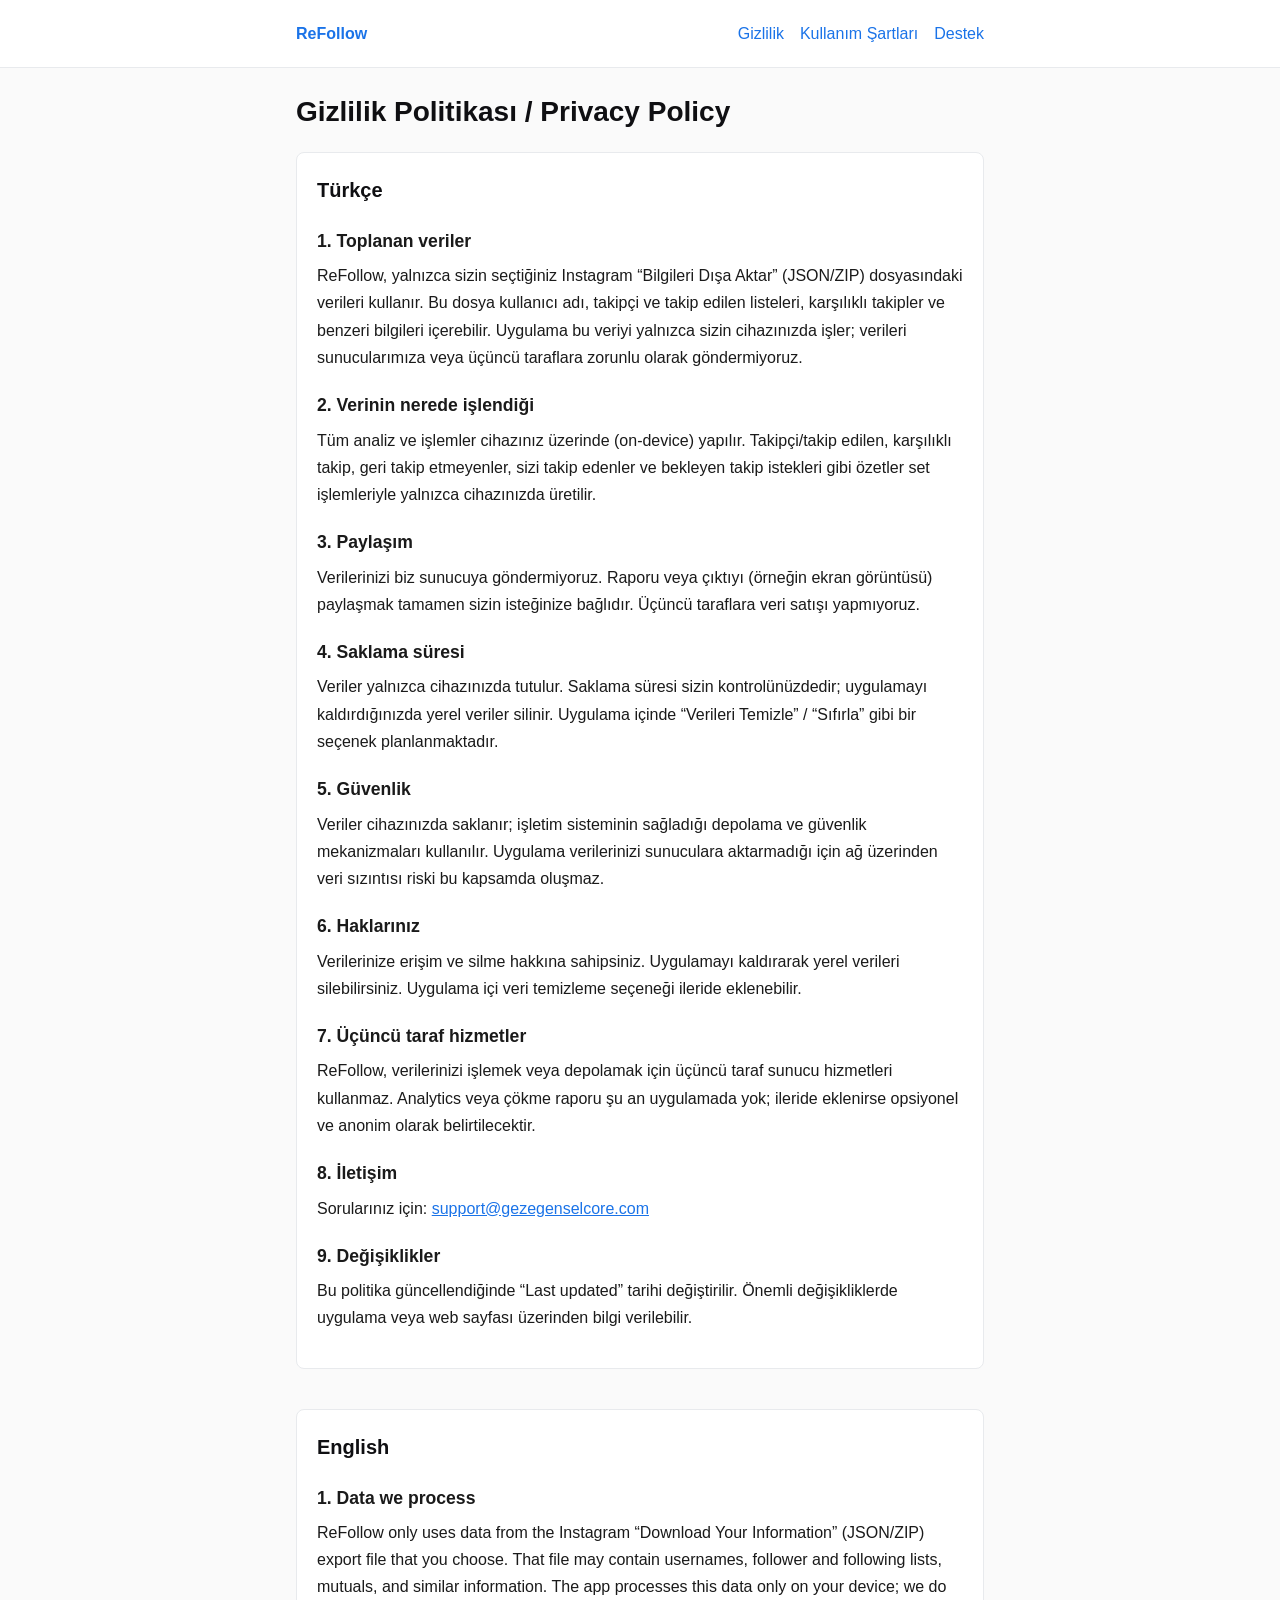
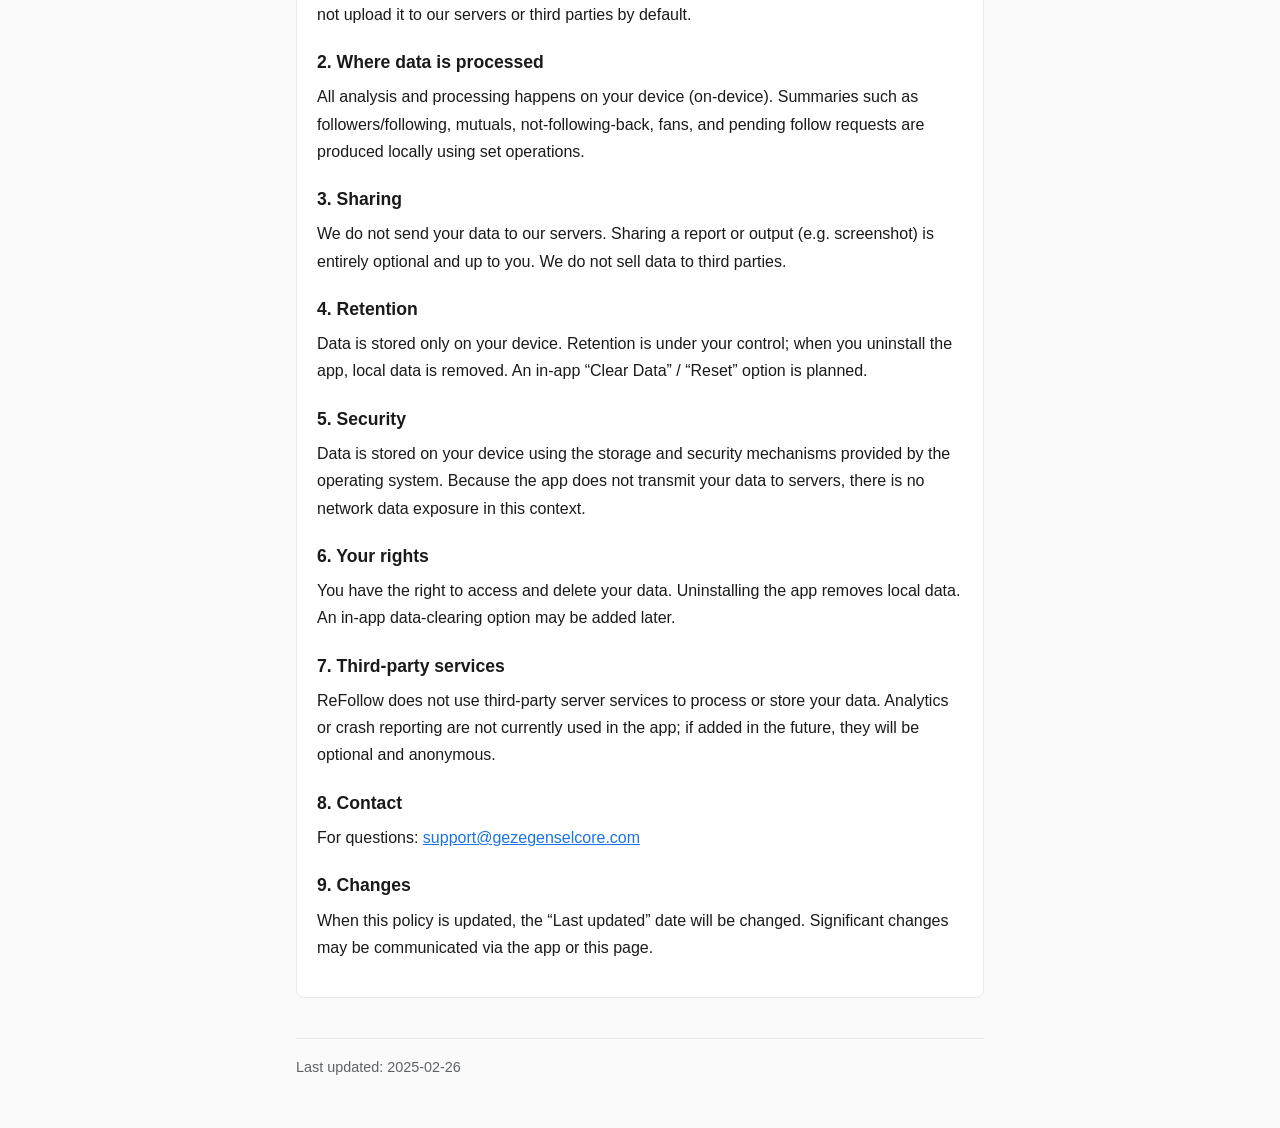
==== privacy.html @ 4b87b8e9 "Add ReFollow policy site (privacy, terms, support) with GitHub Pages Made-with: Cursor" ====
<!DOCTYPE html>
<html lang="tr">
<head>
  <meta charset="UTF-8">
  <meta name="viewport" content="width=device-width, initial-scale=1.0">
  <title>Gizlilik Politikası — ReFollow</title>
  <link rel="stylesheet" href="assets/style.css">
</head>
<body>
  <nav>
    <div class="container">
      <a href="index.html" class="brand">ReFollow</a>
      <a href="privacy.html">Gizlilik</a>
      <a href="terms.html">Kullanım Şartları</a>
      <a href="support.html">Destek</a>
    </div>
  </nav>
  <main class="container">
    <h1>Gizlilik Politikası / Privacy Policy</h1>

    <div class="lang-block">
      <h2>Türkçe</h2>

      <h3>1. Toplanan veriler</h3>
      <p>ReFollow, yalnızca sizin seçtiğiniz Instagram “Bilgileri Dışa Aktar” (JSON/ZIP) dosyasındaki verileri kullanır. Bu dosya kullanıcı adı, takipçi ve takip edilen listeleri, karşılıklı takipler ve benzeri bilgileri içerebilir. Uygulama bu veriyi yalnızca sizin cihazınızda işler; verileri sunucularımıza veya üçüncü taraflara zorunlu olarak göndermiyoruz.</p>

      <h3>2. Verinin nerede işlendiği</h3>
      <p>Tüm analiz ve işlemler cihazınız üzerinde (on-device) yapılır. Takipçi/takip edilen, karşılıklı takip, geri takip etmeyenler, sizi takip edenler ve bekleyen takip istekleri gibi özetler set işlemleriyle yalnızca cihazınızda üretilir.</p>

      <h3>3. Paylaşım</h3>
      <p>Verilerinizi biz sunucuya göndermiyoruz. Raporu veya çıktıyı (örneğin ekran görüntüsü) paylaşmak tamamen sizin isteğinize bağlıdır. Üçüncü taraflara veri satışı yapmıyoruz.</p>

      <h3>4. Saklama süresi</h3>
      <p>Veriler yalnızca cihazınızda tutulur. Saklama süresi sizin kontrolünüzdedir; uygulamayı kaldırdığınızda yerel veriler silinir. Uygulama içinde “Verileri Temizle” / “Sıfırla” gibi bir seçenek planlanmaktadır.</p>

      <h3>5. Güvenlik</h3>
      <p>Veriler cihazınızda saklanır; işletim sisteminin sağladığı depolama ve güvenlik mekanizmaları kullanılır. Uygulama verilerinizi sunuculara aktarmadığı için ağ üzerinden veri sızıntısı riski bu kapsamda oluşmaz.</p>

      <h3>6. Haklarınız</h3>
      <p>Verilerinize erişim ve silme hakkına sahipsiniz. Uygulamayı kaldırarak yerel verileri silebilirsiniz. Uygulama içi veri temizleme seçeneği ileride eklenebilir.</p>

      <h3>7. Üçüncü taraf hizmetler</h3>
      <p>ReFollow, verilerinizi işlemek veya depolamak için üçüncü taraf sunucu hizmetleri kullanmaz. Analytics veya çökme raporu şu an uygulamada yok; ileride eklenirse opsiyonel ve anonim olarak belirtilecektir.</p>

      <h3>8. İletişim</h3>
      <p>Sorularınız için: <a href="mailto:support@gezegenselcore.com">support@gezegenselcore.com</a></p>

      <h3>9. Değişiklikler</h3>
      <p>Bu politika güncellendiğinde “Last updated” tarihi değiştirilir. Önemli değişikliklerde uygulama veya web sayfası üzerinden bilgi verilebilir.</p>
    </div>

    <div class="lang-block">
      <h2>English</h2>

      <h3>1. Data we process</h3>
      <p>ReFollow only uses data from the Instagram “Download Your Information” (JSON/ZIP) export file that you choose. That file may contain usernames, follower and following lists, mutuals, and similar information. The app processes this data only on your device; we do not upload it to our servers or third parties by default.</p>

      <h3>2. Where data is processed</h3>
      <p>All analysis and processing happens on your device (on-device). Summaries such as followers/following, mutuals, not-following-back, fans, and pending follow requests are produced locally using set operations.</p>

      <h3>3. Sharing</h3>
      <p>We do not send your data to our servers. Sharing a report or output (e.g. screenshot) is entirely optional and up to you. We do not sell data to third parties.</p>

      <h3>4. Retention</h3>
      <p>Data is stored only on your device. Retention is under your control; when you uninstall the app, local data is removed. An in-app “Clear Data” / “Reset” option is planned.</p>

      <h3>5. Security</h3>
      <p>Data is stored on your device using the storage and security mechanisms provided by the operating system. Because the app does not transmit your data to servers, there is no network data exposure in this context.</p>

      <h3>6. Your rights</h3>
      <p>You have the right to access and delete your data. Uninstalling the app removes local data. An in-app data-clearing option may be added later.</p>

      <h3>7. Third-party services</h3>
      <p>ReFollow does not use third-party server services to process or store your data. Analytics or crash reporting are not currently used in the app; if added in the future, they will be optional and anonymous.</p>

      <h3>8. Contact</h3>
      <p>For questions: <a href="mailto:support@gezegenselcore.com">support@gezegenselcore.com</a></p>

      <h3>9. Changes</h3>
      <p>When this policy is updated, the “Last updated” date will be changed. Significant changes may be communicated via the app or this page.</p>
    </div>

    <footer>Last updated: 2025-02-26</footer>
  </main>
</body>
</html>
---- assets/style.css ----
/* ReFollow Policies — minimal, trustworthy, mobile-friendly */
:root {
  --bg: #fafafa;
  --card: #ffffff;
  --text: #1a1a1a;
  --muted: #5f6368;
  --accent: #0F0F12;
  --border: #e8eaed;
  --max-w: 720px;
  --line-height: 1.7;
  --space: 1.25rem;
}

* { box-sizing: border-box; }

body {
  margin: 0;
  font-family: -apple-system, BlinkMacSystemFont, "Segoe UI", Roboto, "Helvetica Neue", Arial, sans-serif;
  font-size: 16px;
  line-height: var(--line-height);
  color: var(--text);
  background: var(--bg);
  -webkit-font-smoothing: antialiased;
}

.container {
  max-width: var(--max-w);
  margin: 0 auto;
  padding: var(--space) 1rem 3rem;
}

/* Nav */
nav {
  background: var(--card);
  border-bottom: 1px solid var(--border);
  padding: 0.75rem 1rem;
  position: sticky;
  top: 0;
  z-index: 10;
}
nav .container {
  padding-top: 0.5rem;
  padding-bottom: 0.5rem;
  display: flex;
  flex-wrap: wrap;
  gap: 0.5rem 1rem;
  align-items: center;
}
nav a {
  color: var(--accent);
  text-decoration: none;
  font-weight: 500;
}
nav a:hover { text-decoration: underline; }
nav .brand {
  margin-right: auto;
  font-weight: 700;
  color: var(--accent);
}

/* Content */
main { padding-top: 1.5rem; }
h1 { font-size: 1.75rem; margin-top: 0; margin-bottom: 1rem; color: var(--accent); }
h2 { font-size: 1.25rem; margin-top: 2rem; margin-bottom: 0.5rem; color: var(--accent); }
h3 { font-size: 1.1rem; margin-top: 1.25rem; margin-bottom: 0.35rem; }

p { margin: 0 0 1em; }
ul, ol { margin: 0 0 1em; padding-left: 1.5rem; }
li { margin-bottom: 0.35em; }

.lang-block {
  margin-bottom: 2.5rem;
  padding: 1.25rem;
  background: var(--card);
  border-radius: 8px;
  border: 1px solid var(--border);
}
.lang-block h2 { margin-top: 0; }

footer {
  margin-top: 2.5rem;
  padding-top: 1rem;
  border-top: 1px solid var(--border);
  font-size: 0.9rem;
  color: var(--muted);
}

a[href] { color: #1a73e8; }
a[href]:hover { text-decoration: underline; }

@media (max-width: 640px) {
  body { font-size: 15px; }
  .container { padding-left: 1rem; padding-right: 1rem; }
}
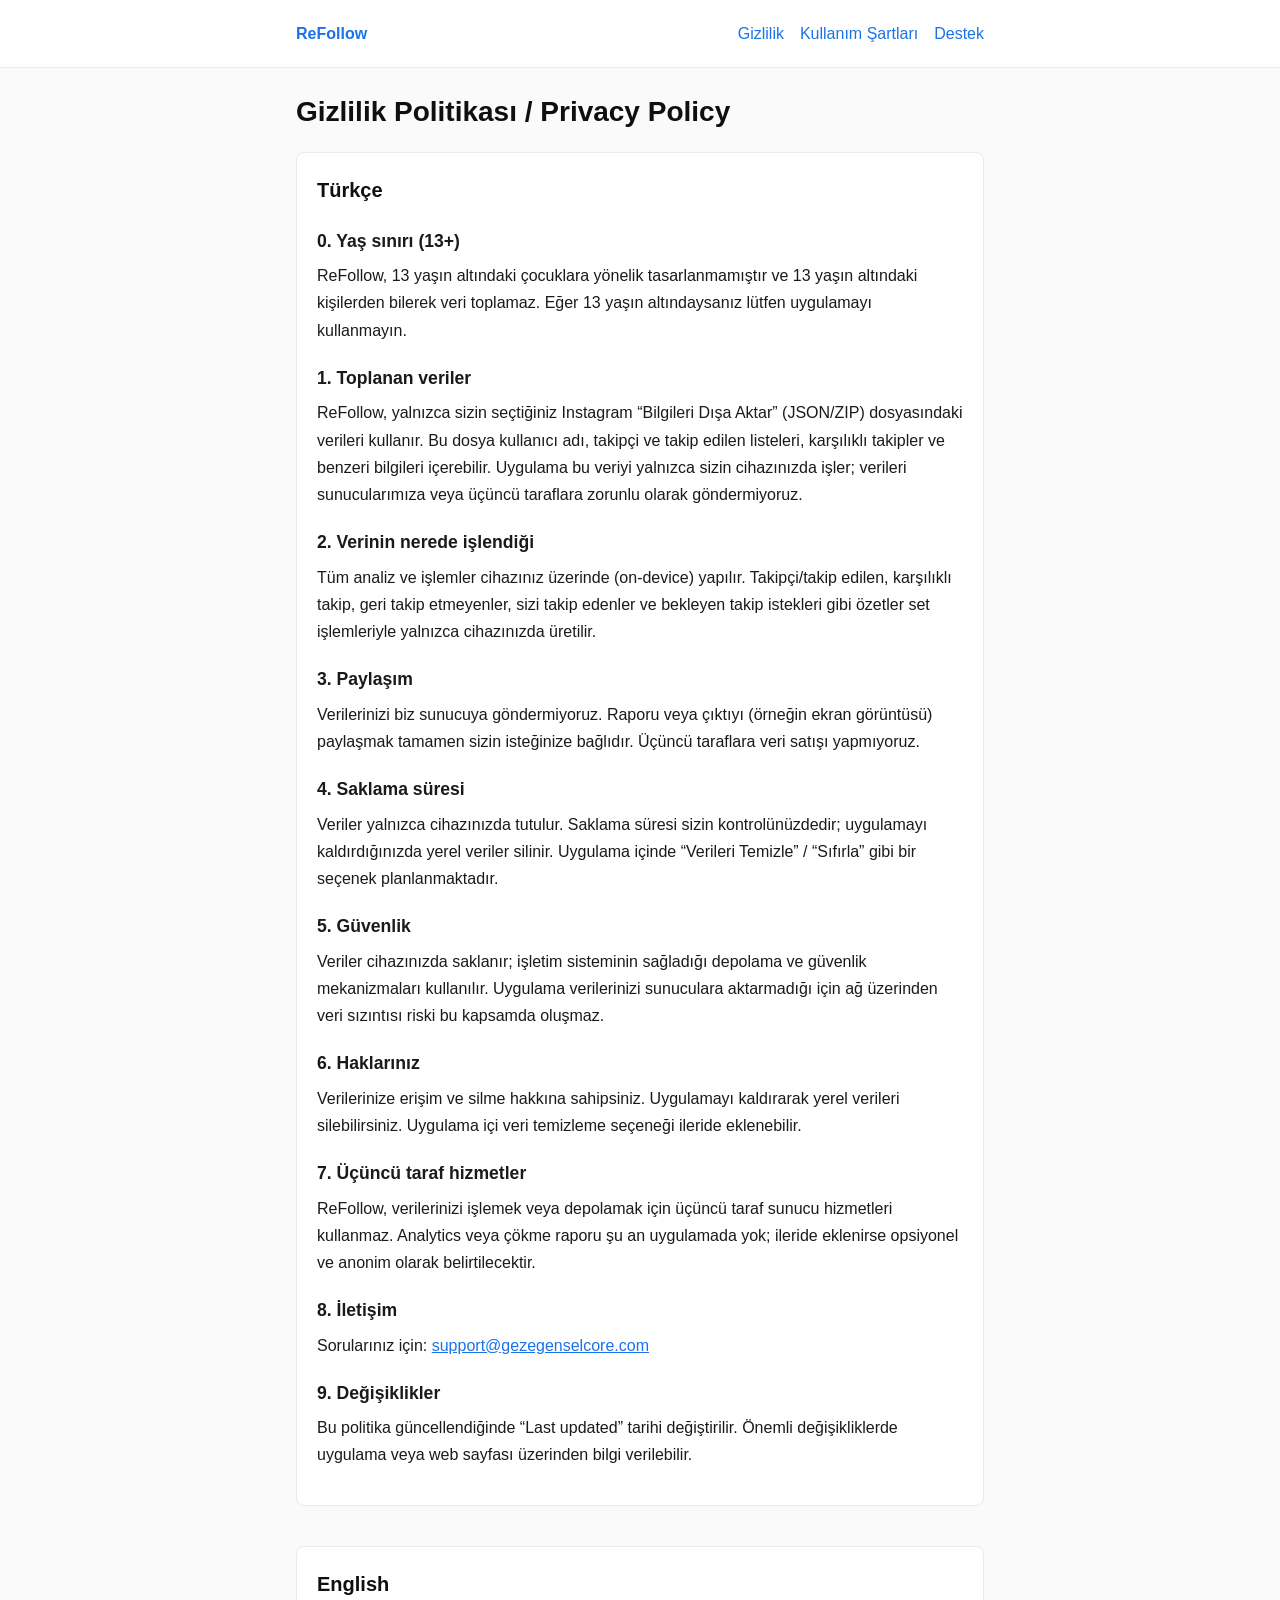
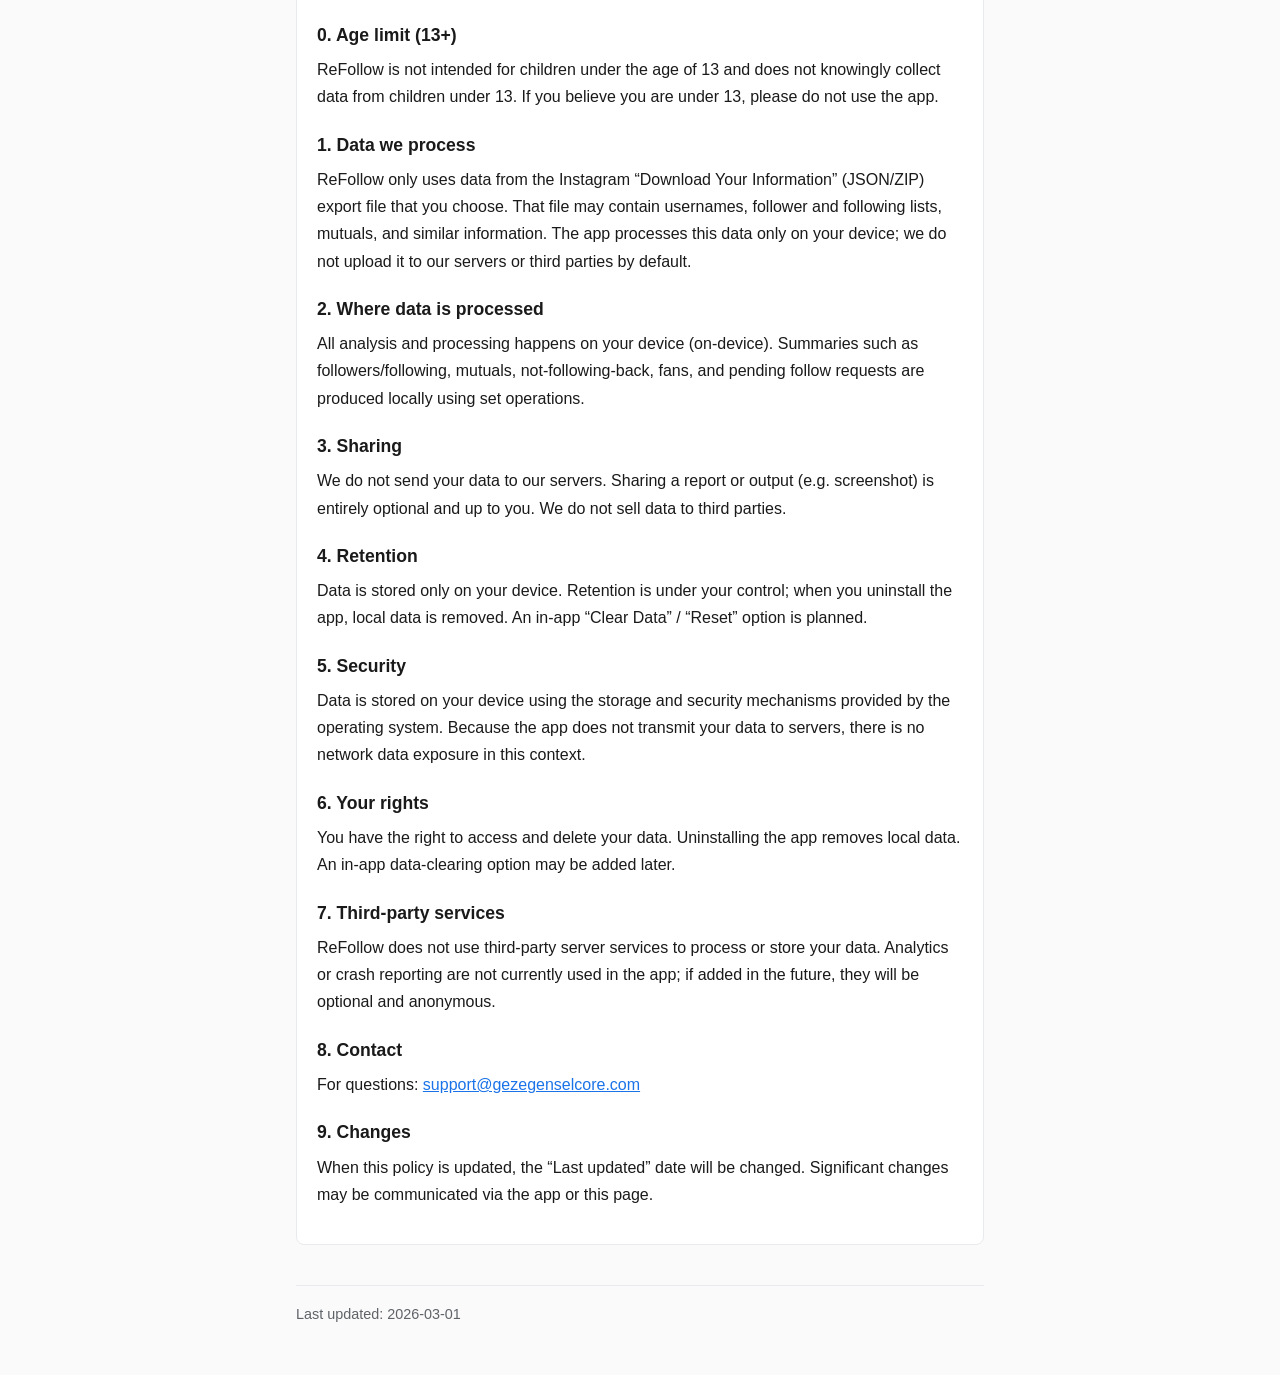
==== commit 169ae801: "Add age limit 13+ section to privacy policy Made-with: Cursor" ====
--- a/privacy.html
+++ b/privacy.html
@@ -20,6 +20,9 @@
 
     <div class="lang-block">
       <h2>Türkçe</h2>
+
+      <h3>0. Yaş sınırı (13+)</h3>
+      <p>ReFollow, 13 yaşın altındaki çocuklara yönelik tasarlanmamıştır ve 13 yaşın altındaki kişilerden bilerek veri toplamaz. Eğer 13 yaşın altındaysanız lütfen uygulamayı kullanmayın.</p>
 
       <h3>1. Toplanan veriler</h3>
       <p>ReFollow, yalnızca sizin seçtiğiniz Instagram “Bilgileri Dışa Aktar” (JSON/ZIP) dosyasındaki verileri kullanır. Bu dosya kullanıcı adı, takipçi ve takip edilen listeleri, karşılıklı takipler ve benzeri bilgileri içerebilir. Uygulama bu veriyi yalnızca sizin cihazınızda işler; verileri sunucularımıza veya üçüncü taraflara zorunlu olarak göndermiyoruz.</p>
@@ -52,6 +55,9 @@
     <div class="lang-block">
       <h2>English</h2>
 
+      <h3>0. Age limit (13+)</h3>
+      <p>ReFollow is not intended for children under the age of 13 and does not knowingly collect data from children under 13. If you believe you are under 13, please do not use the app.</p>
+
       <h3>1. Data we process</h3>
       <p>ReFollow only uses data from the Instagram “Download Your Information” (JSON/ZIP) export file that you choose. That file may contain usernames, follower and following lists, mutuals, and similar information. The app processes this data only on your device; we do not upload it to our servers or third parties by default.</p>
 
@@ -80,7 +86,7 @@
       <p>When this policy is updated, the “Last updated” date will be changed. Significant changes may be communicated via the app or this page.</p>
     </div>
 
-    <footer>Last updated: 2025-02-26</footer>
+    <footer>Last updated: 2026-03-01</footer>
   </main>
 </body>
 </html>
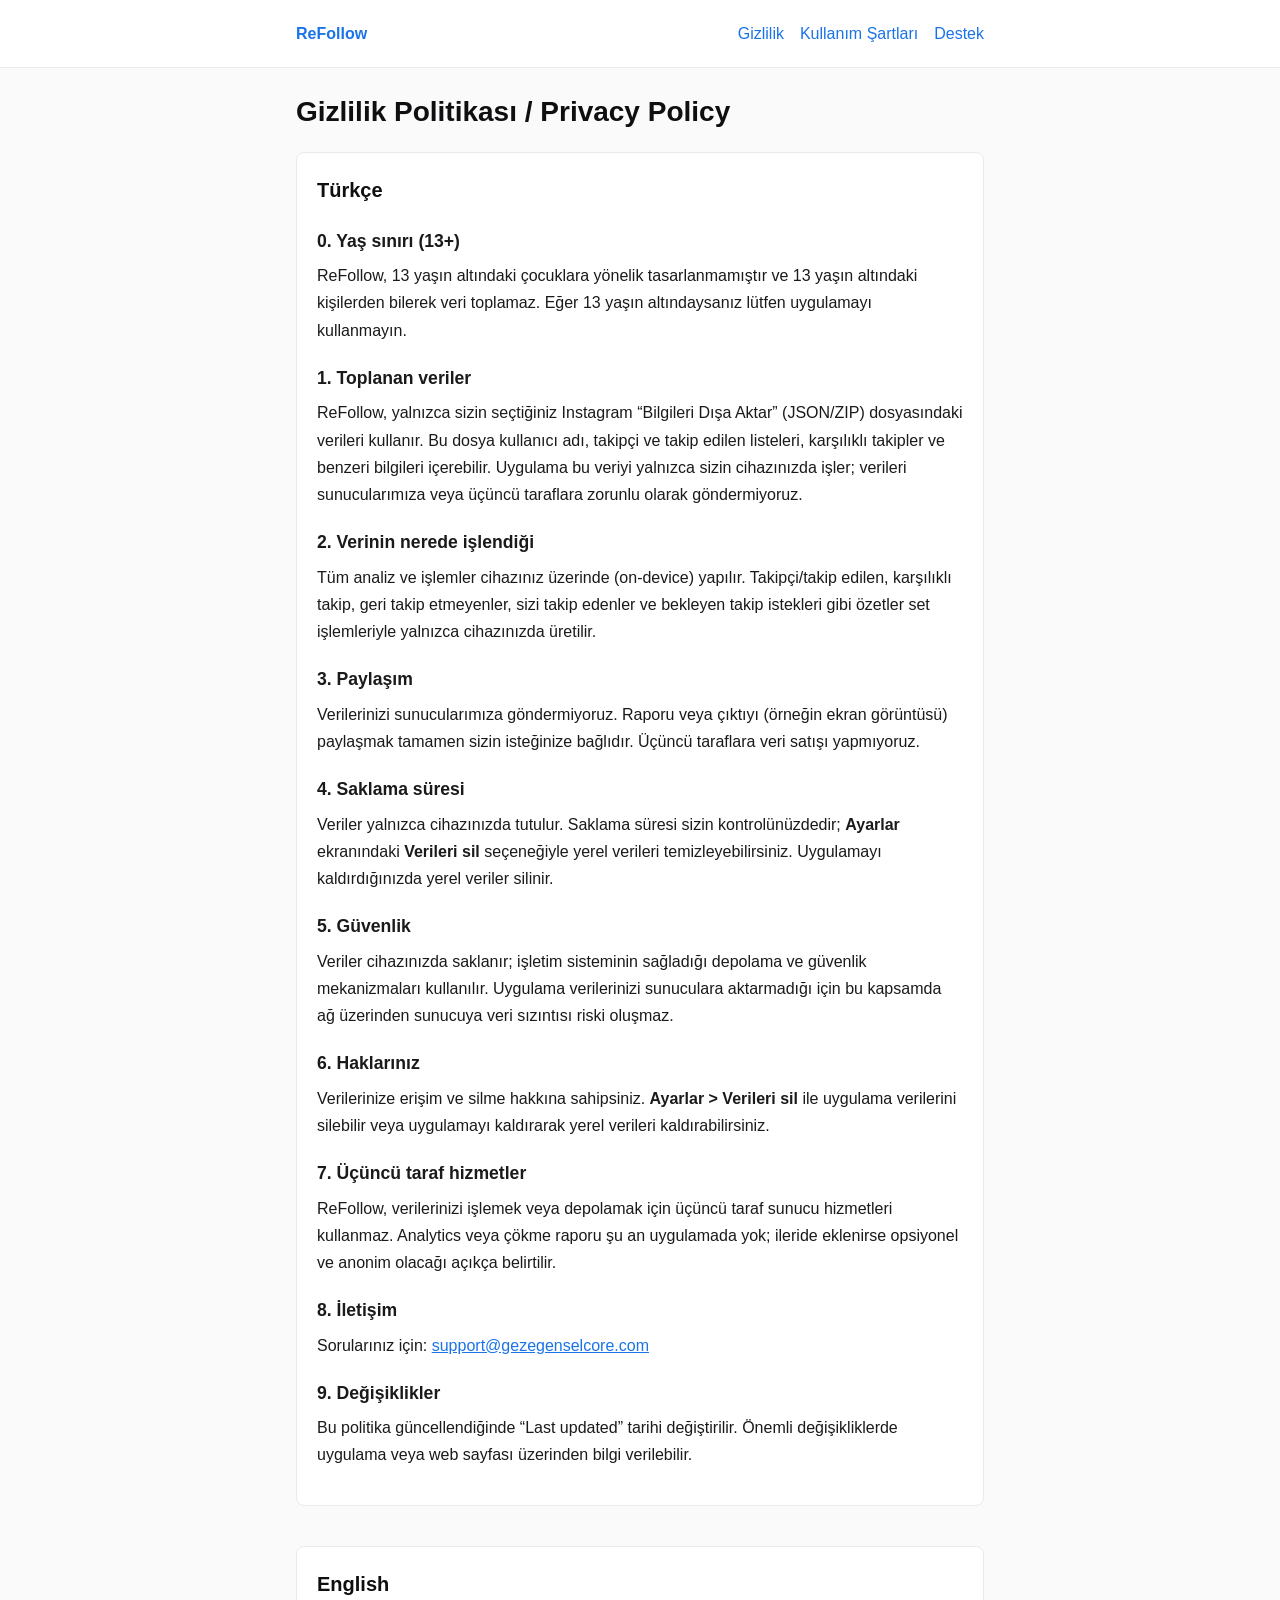
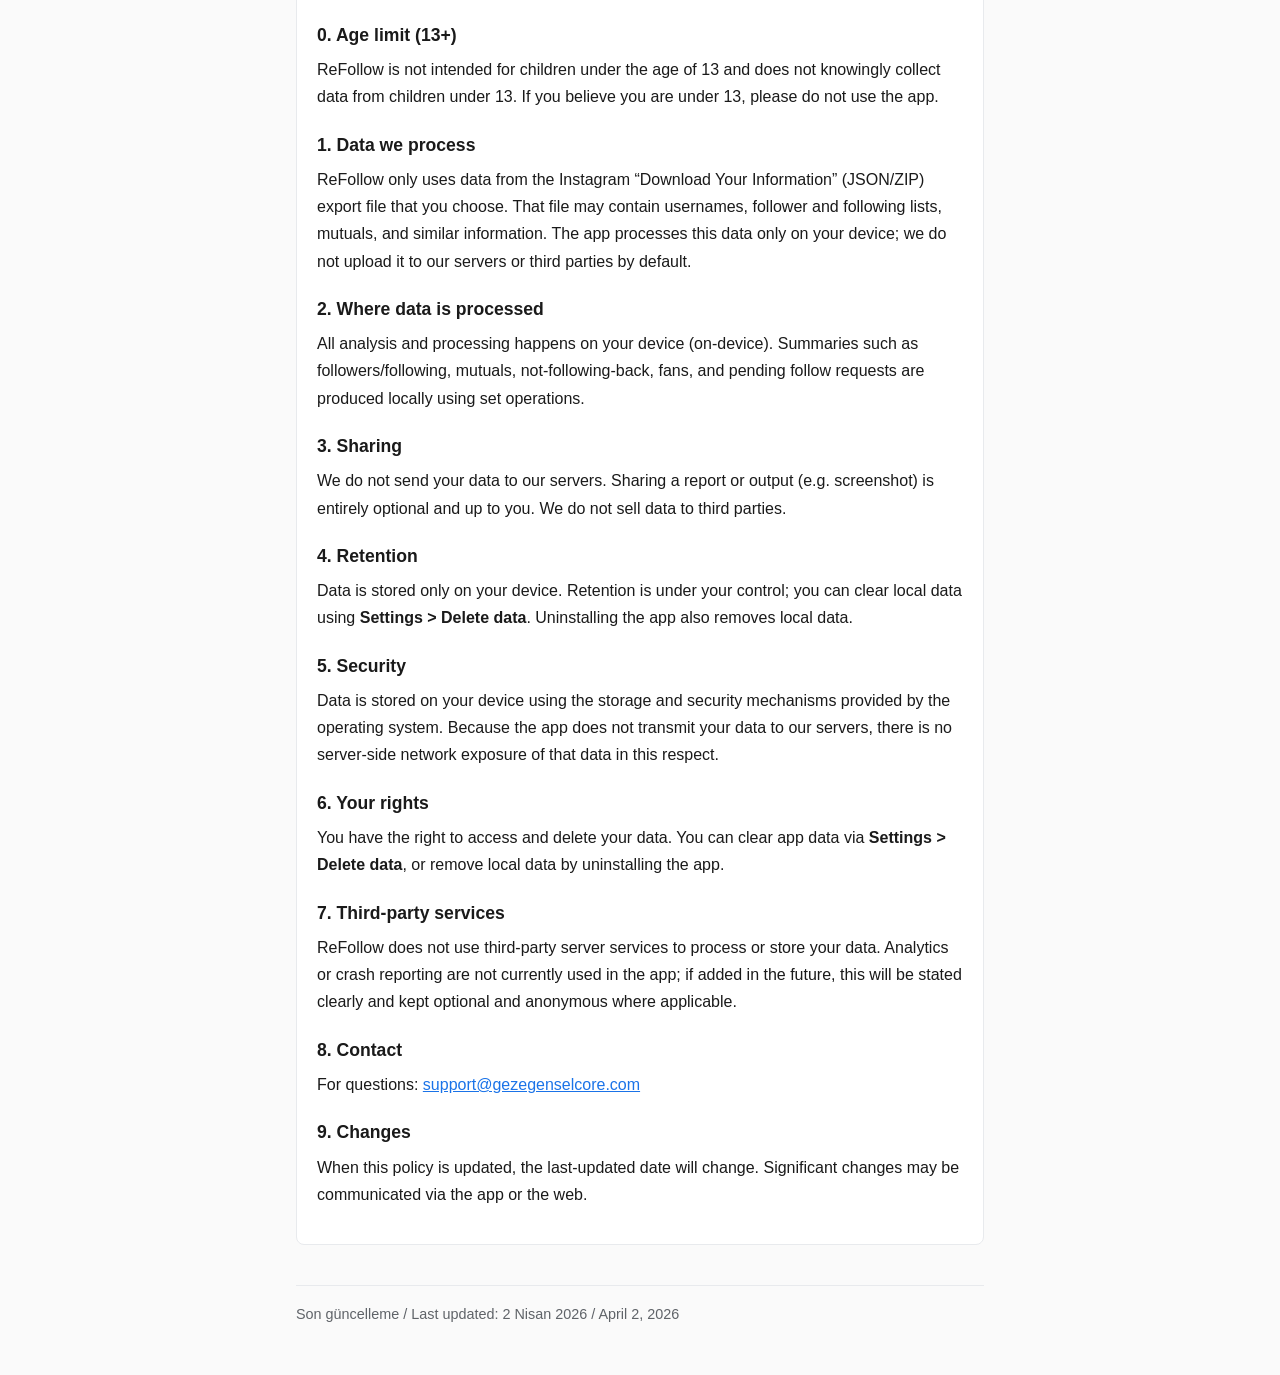
==== commit 72c4372c: "Privacy: document Settings > Delete data; remove planned wording Made-with: Cursor" ====
--- a/privacy.html
+++ b/privacy.html
@@ -31,19 +31,19 @@
       <p>Tüm analiz ve işlemler cihazınız üzerinde (on-device) yapılır. Takipçi/takip edilen, karşılıklı takip, geri takip etmeyenler, sizi takip edenler ve bekleyen takip istekleri gibi özetler set işlemleriyle yalnızca cihazınızda üretilir.</p>
 
       <h3>3. Paylaşım</h3>
-      <p>Verilerinizi biz sunucuya göndermiyoruz. Raporu veya çıktıyı (örneğin ekran görüntüsü) paylaşmak tamamen sizin isteğinize bağlıdır. Üçüncü taraflara veri satışı yapmıyoruz.</p>
+      <p>Verilerinizi sunucularımıza göndermiyoruz. Raporu veya çıktıyı (örneğin ekran görüntüsü) paylaşmak tamamen sizin isteğinize bağlıdır. Üçüncü taraflara veri satışı yapmıyoruz.</p>
 
       <h3>4. Saklama süresi</h3>
-      <p>Veriler yalnızca cihazınızda tutulur. Saklama süresi sizin kontrolünüzdedir; uygulamayı kaldırdığınızda yerel veriler silinir. Uygulama içinde “Verileri Temizle” / “Sıfırla” gibi bir seçenek planlanmaktadır.</p>
+      <p>Veriler yalnızca cihazınızda tutulur. Saklama süresi sizin kontrolünüzdedir; <strong>Ayarlar</strong> ekranındaki <strong>Verileri sil</strong> seçeneğiyle yerel verileri temizleyebilirsiniz. Uygulamayı kaldırdığınızda yerel veriler silinir.</p>
 
       <h3>5. Güvenlik</h3>
-      <p>Veriler cihazınızda saklanır; işletim sisteminin sağladığı depolama ve güvenlik mekanizmaları kullanılır. Uygulama verilerinizi sunuculara aktarmadığı için ağ üzerinden veri sızıntısı riski bu kapsamda oluşmaz.</p>
+      <p>Veriler cihazınızda saklanır; işletim sisteminin sağladığı depolama ve güvenlik mekanizmaları kullanılır. Uygulama verilerinizi sunuculara aktarmadığı için bu kapsamda ağ üzerinden sunucuya veri sızıntısı riski oluşmaz.</p>
 
       <h3>6. Haklarınız</h3>
-      <p>Verilerinize erişim ve silme hakkına sahipsiniz. Uygulamayı kaldırarak yerel verileri silebilirsiniz. Uygulama içi veri temizleme seçeneği ileride eklenebilir.</p>
+      <p>Verilerinize erişim ve silme hakkına sahipsiniz. <strong>Ayarlar &gt; Verileri sil</strong> ile uygulama verilerini silebilir veya uygulamayı kaldırarak yerel verileri kaldırabilirsiniz.</p>
 
       <h3>7. Üçüncü taraf hizmetler</h3>
-      <p>ReFollow, verilerinizi işlemek veya depolamak için üçüncü taraf sunucu hizmetleri kullanmaz. Analytics veya çökme raporu şu an uygulamada yok; ileride eklenirse opsiyonel ve anonim olarak belirtilecektir.</p>
+      <p>ReFollow, verilerinizi işlemek veya depolamak için üçüncü taraf sunucu hizmetleri kullanmaz. Analytics veya çökme raporu şu an uygulamada yok; ileride eklenirse opsiyonel ve anonim olacağı açıkça belirtilir.</p>
 
       <h3>8. İletişim</h3>
       <p>Sorularınız için: <a href="mailto:support@gezegenselcore.com">support@gezegenselcore.com</a></p>
@@ -68,25 +68,25 @@
       <p>We do not send your data to our servers. Sharing a report or output (e.g. screenshot) is entirely optional and up to you. We do not sell data to third parties.</p>
 
       <h3>4. Retention</h3>
-      <p>Data is stored only on your device. Retention is under your control; when you uninstall the app, local data is removed. An in-app “Clear Data” / “Reset” option is planned.</p>
+      <p>Data is stored only on your device. Retention is under your control; you can clear local data using <strong>Settings &gt; Delete data</strong>. Uninstalling the app also removes local data.</p>
 
       <h3>5. Security</h3>
-      <p>Data is stored on your device using the storage and security mechanisms provided by the operating system. Because the app does not transmit your data to servers, there is no network data exposure in this context.</p>
+      <p>Data is stored on your device using the storage and security mechanisms provided by the operating system. Because the app does not transmit your data to our servers, there is no server-side network exposure of that data in this respect.</p>
 
       <h3>6. Your rights</h3>
-      <p>You have the right to access and delete your data. Uninstalling the app removes local data. An in-app data-clearing option may be added later.</p>
+      <p>You have the right to access and delete your data. You can clear app data via <strong>Settings &gt; Delete data</strong>, or remove local data by uninstalling the app.</p>
 
       <h3>7. Third-party services</h3>
-      <p>ReFollow does not use third-party server services to process or store your data. Analytics or crash reporting are not currently used in the app; if added in the future, they will be optional and anonymous.</p>
+      <p>ReFollow does not use third-party server services to process or store your data. Analytics or crash reporting are not currently used in the app; if added in the future, this will be stated clearly and kept optional and anonymous where applicable.</p>
 
       <h3>8. Contact</h3>
       <p>For questions: <a href="mailto:support@gezegenselcore.com">support@gezegenselcore.com</a></p>
 
       <h3>9. Changes</h3>
-      <p>When this policy is updated, the “Last updated” date will be changed. Significant changes may be communicated via the app or this page.</p>
+      <p>When this policy is updated, the last-updated date will change. Significant changes may be communicated via the app or the web.</p>
     </div>
 
-    <footer>Last updated: 2026-03-01</footer>
+    <footer>Son güncelleme / Last updated: 2 Nisan 2026 / April 2, 2026</footer>
   </main>
 </body>
 </html>
